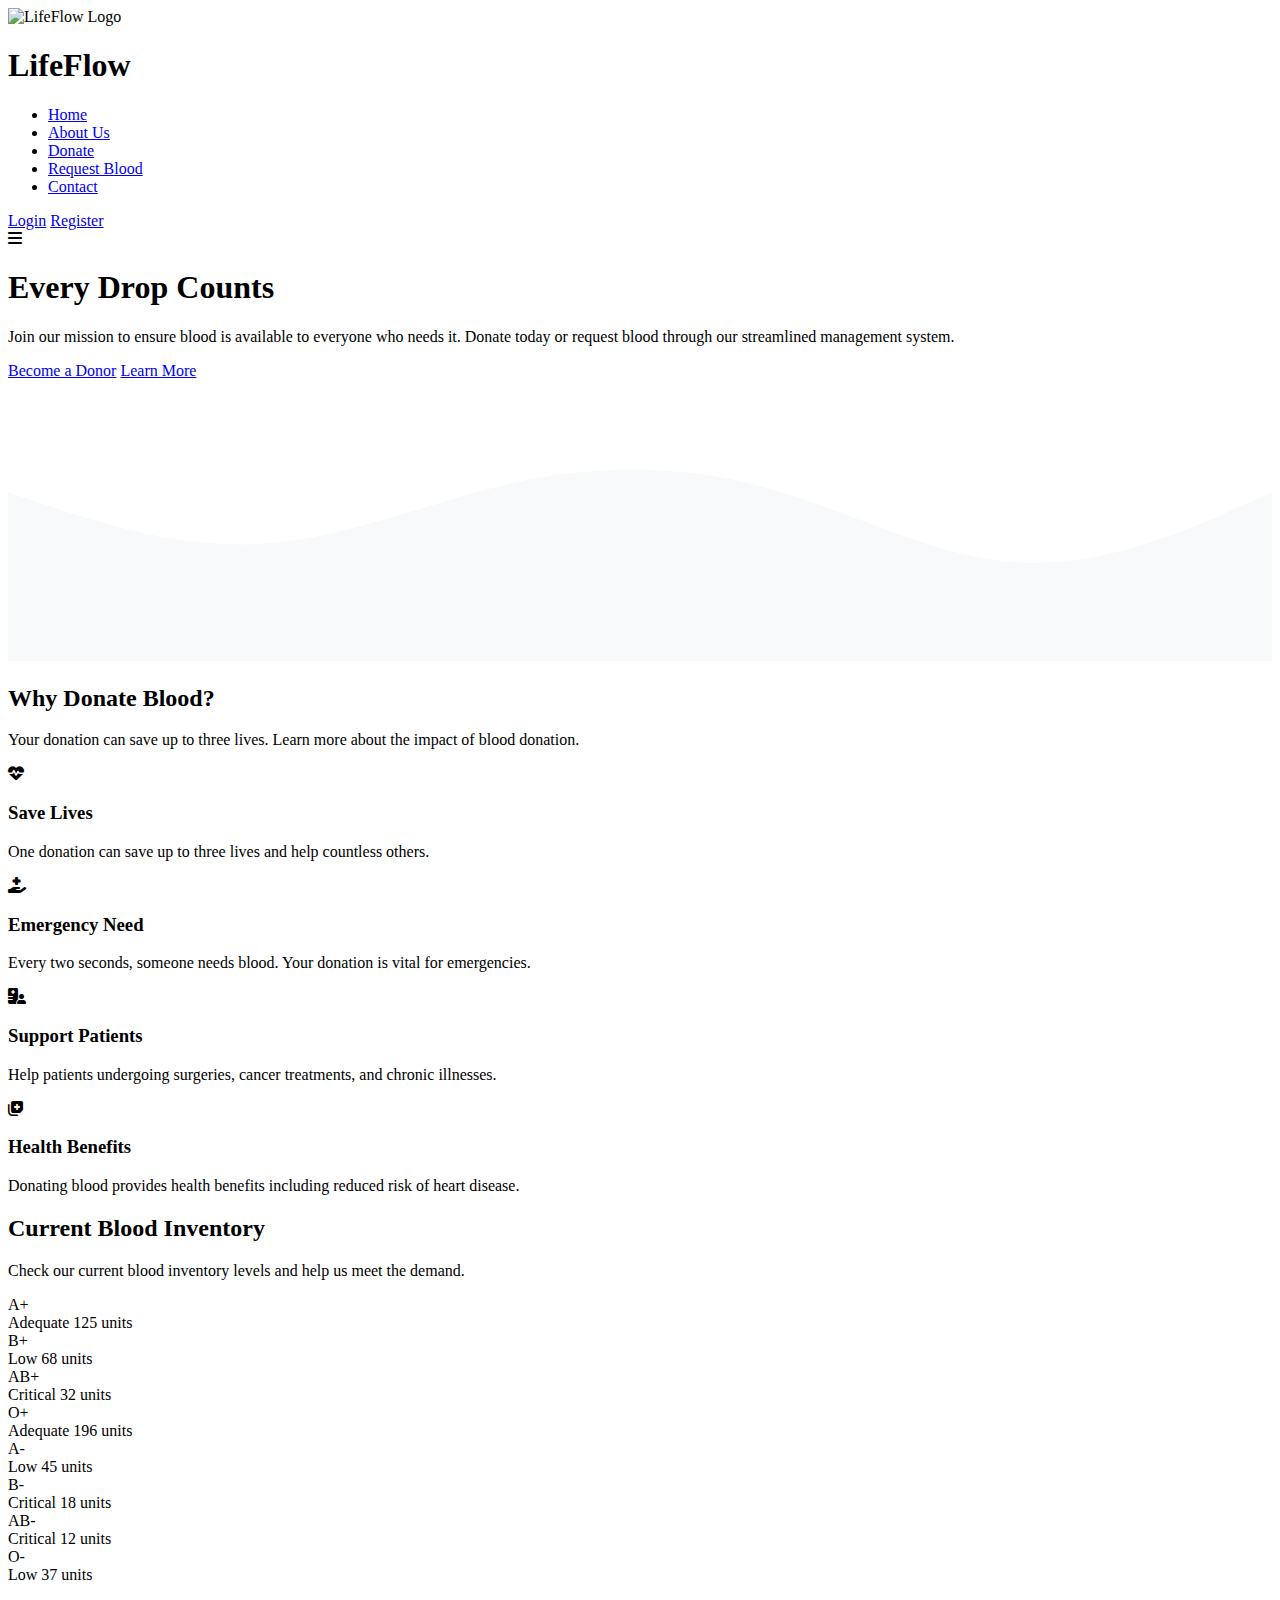
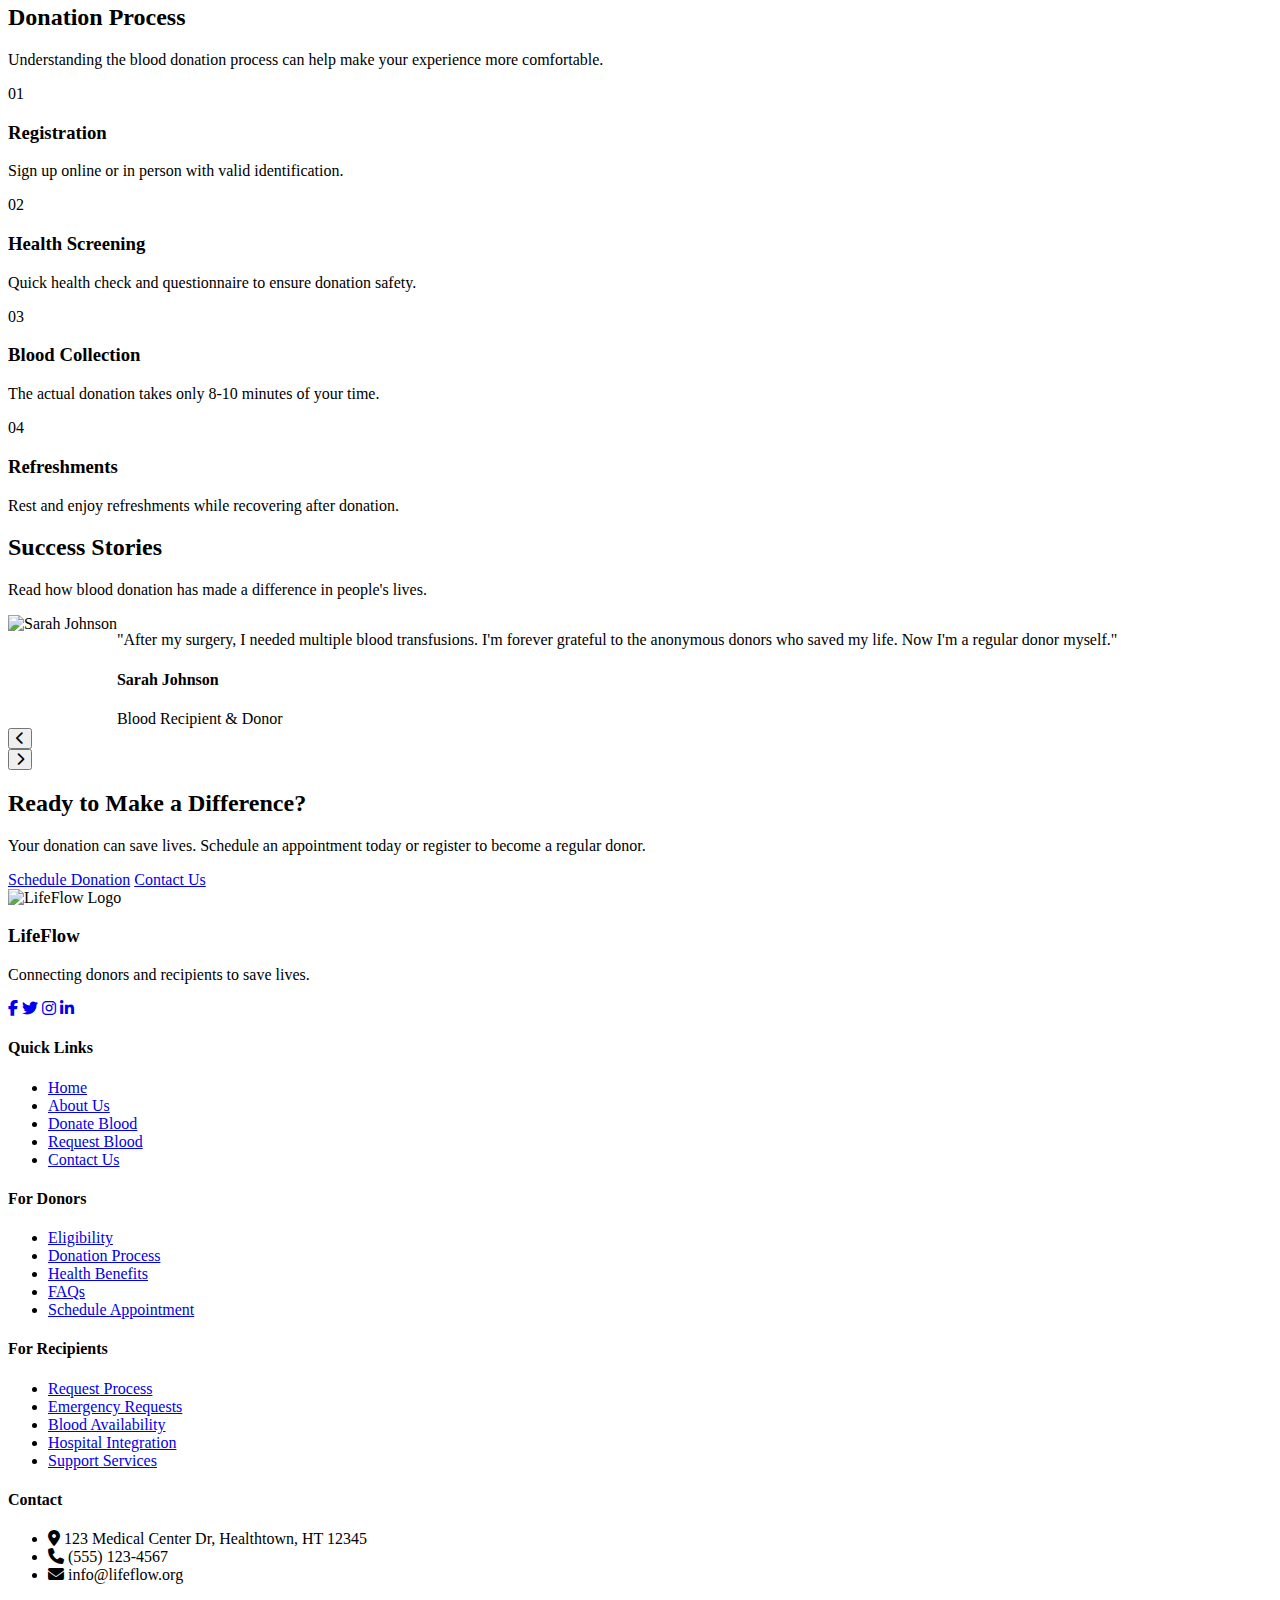
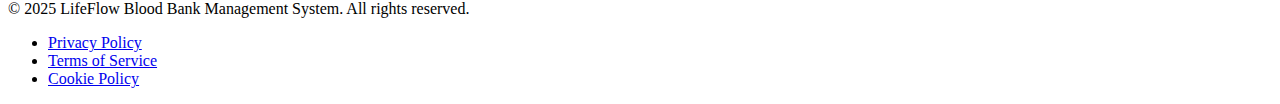
==== index.html @ 4449fa8b "Create index.html" ====
<!DOCTYPE html>
<html lang="en">
<head>
    <meta charset="UTF-8">
    <meta name="viewport" content="width=device-width, initial-scale=1.0">
    <title>LifeFlow - Blood Bank Management System</title>
    <link rel="stylesheet" href="index.css">
    <link rel="stylesheet" href="https://cdnjs.cloudflare.com/ajax/libs/font-awesome/6.4.0/css/all.min.css">
</head>
<body>
    <!-- Navigation -->
    <nav class="navbar">
        <div class="nav-container">
            <div class="logo">
                <img src="https://i.pinimg.com/736x/78/68/ae/7868ae606b11e951f28b683db70d41a6.jpg" alt="LifeFlow Logo">
                <h1>LifeFlow</h1>
            </div>
            
            <ul class="nav-links" id="navLinks">
                <li><a href="#" class="active">Home</a></li>
                <li><a href="#">About Us</a></li>
                <li><a href="donor.html">Donate</a></li>
                <li><a href="#">Request Blood</a></li>
                <li><a href="#">Contact</a></li>
            </ul>
            
            <div class="nav-buttons">
                <a href="login.html" class="btn btn-outline">Login</a>
                <a href="register.html" class="btn btn-primary">Register</a>
            </div>
            
            <div class="hamburger" id="hamburger">
                <i class="fas fa-bars"></i>
            </div>
        </div>
    </nav>
    
    <!-- Hero Section -->
    <section class="hero">
        <div class="shapes">
            <div class="shape shape-1"></div>
            <div class="shape shape-2"></div>
            <div class="shape shape-3"></div>
            <div class="shape shape-4"></div>
        </div>
        <div class="hero-content">
            <h1>Every Drop Counts</h1>
            <p>Join our mission to ensure blood is available to everyone who needs it. Donate today or request blood through our streamlined management system.</p>
            <div class="hero-buttons">
                <a href="#" class="btn btn-light">Become a Donor</a>
                <a href="#" class="btn btn-secondary">Learn More</a>
            </div>
        </div>
        <div class="hero-wave">
            <svg xmlns="http://www.w3.org/2000/svg" viewBox="0 0 1440 320">
                <path fill="#f8f9fa" fill-opacity="1" d="M0,128L48,144C96,160,192,192,288,186.7C384,181,480,139,576,117.3C672,96,768,96,864,122.7C960,149,1056,203,1152,208C1248,213,1344,171,1392,149.3L1440,128L1440,320L1392,320C1344,320,1248,320,1152,320C1056,320,960,320,864,320C768,320,672,320,576,320C480,320,384,320,288,320C192,320,96,320,48,320L0,320Z"></path>
            </svg>
        </div>
    </section>
    
    <!-- Info Cards -->
    <section class="info-section">
        <div class="container">
            <div class="section-title">
                <h2>Why Donate Blood?</h2>
                <p>Your donation can save up to three lives. Learn more about the impact of blood donation.</p>
            </div>
            
            <div class="info-cards">
                <div class="info-card">
                    <div class="card-icon">
                        <i class="fas fa-heartbeat"></i>
                    </div>
                    <h3>Save Lives</h3>
                    <p>One donation can save up to three lives and help countless others.</p>
                </div>
                
                <div class="info-card">
                    <div class="card-icon">
                        <i class="fas fa-hand-holding-medical"></i>
                    </div>
                    <h3>Emergency Need</h3>
                    <p>Every two seconds, someone needs blood. Your donation is vital for emergencies.</p>
                </div>
                
                <div class="info-card">
                    <div class="card-icon">
                        <i class="fas fa-hospital-user"></i>
                    </div>
                    <h3>Support Patients</h3>
                    <p>Help patients undergoing surgeries, cancer treatments, and chronic illnesses.</p>
                </div>
                
                <div class="info-card">
                    <div class="card-icon">
                        <i class="fas fa-notes-medical"></i>
                    </div>
                    <h3>Health Benefits</h3>
                    <p>Donating blood provides health benefits including reduced risk of heart disease.</p>
                </div>
            </div>
        </div>
    </section>
    
    <!-- Blood Inventory -->
    <section class="inventory-section">
        <div class="container">
            <div class="section-title">
                <h2>Current Blood Inventory</h2>
                <p>Check our current blood inventory levels and help us meet the demand.</p>
            </div>
            
            <div class="inventory-container">
                <div class="inventory-card">
                    <div class="blood-type">A+</div>
                    <div class="progress-container">
                        <div class="progress-bar" data-percentage="70"></div>
                    </div>
                    <div class="inventory-status">
                        <span class="status-text adequate">Adequate</span>
                        <span class="units">125 units</span>
                    </div>
                </div>
                
                <div class="inventory-card">
                    <div class="blood-type">B+</div>
                    <div class="progress-container">
                        <div class="progress-bar" data-percentage="45"></div>
                    </div>
                    <div class="inventory-status">
                        <span class="status-text low">Low</span>
                        <span class="units">68 units</span>
                    </div>
                </div>
                
                <div class="inventory-card">
                    <div class="blood-type">AB+</div>
                    <div class="progress-container">
                        <div class="progress-bar" data-percentage="30"></div>
                    </div>
                    <div class="inventory-status">
                        <span class="status-text critical">Critical</span>
                        <span class="units">32 units</span>
                    </div>
                </div>
                
                <div class="inventory-card">
                    <div class="blood-type">O+</div>
                    <div class="progress-container">
                        <div class="progress-bar" data-percentage="85"></div>
                    </div>
                    <div class="inventory-status">
                        <span class="status-text adequate">Adequate</span>
                        <span class="units">196 units</span>
                    </div>
                </div>
                
                <div class="inventory-card">
                    <div class="blood-type">A-</div>
                    <div class="progress-container">
                        <div class="progress-bar" data-percentage="50"></div>
                    </div>
                    <div class="inventory-status">
                        <span class="status-text low">Low</span>
                        <span class="units">45 units</span>
                    </div>
                </div>
                
                <div class="inventory-card">
                    <div class="blood-type">B-</div>
                    <div class="progress-container">
                        <div class="progress-bar" data-percentage="25"></div>
                    </div>
                    <div class="inventory-status">
                        <span class="status-text critical">Critical</span>
                        <span class="units">18 units</span>
                    </div>
                </div>
                
                <div class="inventory-card">
                    <div class="blood-type">AB-</div>
                    <div class="progress-container">
                        <div class="progress-bar" data-percentage="20"></div>
                    </div>
                    <div class="inventory-status">
                        <span class="status-text critical">Critical</span>
                        <span class="units">12 units</span>
                    </div>
                </div>
                
                <div class="inventory-card">
                    <div class="blood-type">O-</div>
                    <div class="progress-container">
                        <div class="progress-bar" data-percentage="40"></div>
                    </div>
                    <div class="inventory-status">
                        <span class="status-text low">Low</span>
                        <span class="units">37 units</span>
                    </div>
                </div>
            </div>
        </div>
    </section>
    
    <!-- Process Section -->
    <section class="process-section">
        <div class="container">
            <div class="section-title">
                <h2>Donation Process</h2>
                <p>Understanding the blood donation process can help make your experience more comfortable.</p>
            </div>
            
            <div class="process-steps">
                <div class="process-step">
                    <div class="step-number">01</div>
                    <div class="step-content">
                        <h3>Registration</h3>
                        <p>Sign up online or in person with valid identification.</p>
                    </div>
                </div>
                
                <div class="process-step">
                    <div class="step-number">02</div>
                    <div class="step-content">
                        <h3>Health Screening</h3>
                        <p>Quick health check and questionnaire to ensure donation safety.</p>
                    </div>
                </div>
                
                <div class="process-step">
                    <div class="step-number">03</div>
                    <div class="step-content">
                        <h3>Blood Collection</h3>
                        <p>The actual donation takes only 8-10 minutes of your time.</p>
                    </div>
                </div>
                
                <div class="process-step">
                    <div class="step-number">04</div>
                    <div class="step-content">
                        <h3>Refreshments</h3>
                        <p>Rest and enjoy refreshments while recovering after donation.</p>
                    </div>
                </div>
            </div>
        </div>
    </section>
    
    <!-- Testimonials -->
    <section class="testimonials-section">
        <div class="container">
            <div class="section-title">
                <h2>Success Stories</h2>
                <p>Read how blood donation has made a difference in people's lives.</p>
            </div>
            
            <div class="testimonials-slider" id="testimonialsSlider">
                <div class="testimonial-card">
                    <div class="testimonial-image">
                        <img src="images/testimonial1.jpg" alt="Sarah Johnson">
                    </div>
                    <div class="testimonial-content">
                        <p>"After my surgery, I needed multiple blood transfusions. I'm forever grateful to the anonymous donors who saved my life. Now I'm a regular donor myself."</p>
                        <h4>Sarah Johnson</h4>
                        <span>Blood Recipient & Donor</span>
                    </div>
                </div>
                
                <div class="testimonial-card">
                    <div class="testimonial-image">
                        <img src="images/testimonial2.jpg" alt="Michael Chen">
                    </div>
                    <div class="testimonial-content">
                        <p>"As a cancer survivor, I received numerous transfusions during treatment. Each bag of blood was like a gift of life. Thank you to all donors!"</p>
                        <h4>Michael Chen</h4>
                        <span>Cancer Survivor</span>
                    </div>
                </div>
                
                <div class="testimonial-card">
                    <div class="testimonial-image">
                        <img src="images/testimonial3.jpg" alt="Emma Rodriguez">
                    </div>
                    <div class="testimonial-content">
                        <p>"My son was born with a blood disorder requiring regular transfusions. We're deeply thankful to every person who takes the time to donate."</p>
                        <h4>Emma Rodriguez</h4>
                        <span>Mother of Blood Recipient</span>
                    </div>
                </div>
            </div>
            
            <div class="testimonial-controls">
                <button class="testimonial-btn prev-btn" id="prevTestimonial">
                    <i class="fas fa-chevron-left"></i>
                </button>
                <div class="testimonial-dots" id="testimonialDots">
                    <span class="dot active"></span>
                    <span class="dot"></span>
                    <span class="dot"></span>
                </div>
                <button class="testimonial-btn next-btn" id="nextTestimonial">
                    <i class="fas fa-chevron-right"></i>
                </button>
            </div>
        </div>
    </section>
    
    <!-- Call to Action -->
    <section class="cta-section">
        <div class="container">
            <div class="cta-content">
                <h2>Ready to Make a Difference?</h2>
                <p>Your donation can save lives. Schedule an appointment today or register to become a regular donor.</p>
                <div class="cta-buttons">
                    <a href="#" class="btn btn-primary">Schedule Donation</a>
                    <a href="#" class="btn btn-outline-light">Contact Us</a>
                </div>
            </div>
        </div>
    </section>
    
    <!-- Footer -->
    <footer class="footer">
        <div class="container">
            <div class="footer-content">
                <div class="footer-logo">
                    <img src="images/logo.png" alt="LifeFlow Logo">
                    <h3>LifeFlow</h3>
                    <p>Connecting donors and recipients to save lives.</p>
                    <div class="social-icons">
                        <a href="#"><i class="fab fa-facebook-f"></i></a>
                        <a href="#"><i class="fab fa-twitter"></i></a>
                        <a href="#"><i class="fab fa-instagram"></i></a>
                        <a href="#"><i class="fab fa-linkedin-in"></i></a>
                    </div>
                </div>
                
                <div class="footer-links">
                    <div class="footer-links-column">
                        <h4>Quick Links</h4>
                        <ul>
                            <li><a href="#">Home</a></li>
                            <li><a href="#">About Us</a></li>
                            <li><a href="#">Donate Blood</a></li>
                            <li><a href="#">Request Blood</a></li>
                            <li><a href="#">Contact Us</a></li>
                        </ul>
                    </div>
                    
                    <div class="footer-links-column">
                        <h4>For Donors</h4>
                        <ul>
                            <li><a href="#">Eligibility</a></li>
                            <li><a href="#">Donation Process</a></li>
                            <li><a href="#">Health Benefits</a></li>
                            <li><a href="#">FAQs</a></li>
                            <li><a href="#">Schedule Appointment</a></li>
                        </ul>
                    </div>
                    
                    <div class="footer-links-column">
                        <h4>For Recipients</h4>
                        <ul>
                            <li><a href="#">Request Process</a></li>
                            <li><a href="#">Emergency Requests</a></li>
                            <li><a href="#">Blood Availability</a></li>
                            <li><a href="#">Hospital Integration</a></li>
                            <li><a href="#">Support Services</a></li>
                        </ul>
                    </div>
                    
                    <div class="footer-links-column">
                        <h4>Contact</h4>
                        <ul class="contact-info">
                            <li><i class="fas fa-map-marker-alt"></i> 123 Medical Center Dr, Healthtown, HT 12345</li>
                            <li><i class="fas fa-phone"></i> (555) 123-4567</li>
                            <li><i class="fas fa-envelope"></i> info@lifeflow.org</li>
                        </ul>
                    </div>
                </div>
            </div>
            
            <div class="footer-bottom">
                <p>&copy; 2025 LifeFlow Blood Bank Management System. All rights reserved.</p>
                <ul class="footer-bottom-links">
                    <li><a href="#">Privacy Policy</a></li>
                    <li><a href="#">Terms of Service</a></li>
                    <li><a href="#">Cookie Policy</a></li>
                </ul>
            </div>
        </div>
    </footer>
    
    <script>
        document.addEventListener('DOMContentLoaded', function() {
            // Mobile Navigation Toggle
            const hamburger = document.getElementById('hamburger');
            const navLinks = document.getElementById('navLinks');
            
            if (hamburger && navLinks) {
                hamburger.addEventListener('click', function() {
                    navLinks.classList.toggle('active');
                });
            }
            
            // Animate Progress Bars
            const progressBars = document.querySelectorAll('.progress-bar');
            
            progressBars.forEach(bar => {
                const percentage = bar.getAttribute('data-percentage');
                setTimeout(() => {
                    bar.style.width = percentage + '%';
                    
                    // Set color based on percentage
                    if (percentage < 30) {
                        bar.style.backgroundColor = '#e63946'; // Critical
                    } else if (percentage < 60) {
                        bar.style.backgroundColor = '#e9c46a'; // Low
                    } else {
                        bar.style.backgroundColor = '#2a9d8f'; // Adequate
                    }
                }, 300);
            });
            
            // Testimonials Slider
            const testimonialsSlider = document.getElementById('testimonialsSlider');
            const testimonialCards = testimonialsSlider ? testimonialsSlider.querySelectorAll('.testimonial-card') : [];
            const dots = document.querySelectorAll('.dot');
            const prevBtn = document.getElementById('prevTestimonial');
            const nextBtn = document.getElementById('nextTestimonial');
            
            let currentSlide = 0;
            
            if (testimonialCards.length > 0) {
                // Function to update slider display
                function showSlide(index) {
                    // Hide all testimonials
                    testimonialCards.forEach(card => {
                        card.style.opacity = '0';
                        card.style.transform = 'translateX(20px)';
                        card.style.display = 'none';
                    });
                    
                    // Show current testimonial
                    testimonialCards[index].style.display = 'flex';
                    setTimeout(() => {
                        testimonialCards[index].style.opacity = '1';
                        testimonialCards[index].style.transform = 'translateX(0)';
                    }, 100);
                    
                    // Update dots
                    dots.forEach((dot, i) => {
                        dot.classList.toggle('active', i === index);
                    });
                }
                
                // Initialize slider
                showSlide(currentSlide);
                
                // Event listeners for controls
                if (prevBtn) {
                    prevBtn.addEventListener('click', () => {
                        currentSlide = (currentSlide - 1 + testimonialCards.length) % testimonialCards.length;
                        showSlide(currentSlide);
                    });
                }
                
                if (nextBtn) {
                    nextBtn.addEventListener('click', () => {
                        currentSlide = (currentSlide + 1) % testimonialCards.length;
                        showSlide(currentSlide);
                    });
                }
                
                // Add click events to dots
                dots.forEach((dot, i) => {
                    dot.addEventListener('click', () => {
                        currentSlide = i;
                        showSlide(currentSlide);
                    });
                });
                
                // Auto slide change
                setInterval(() => {
                    if (document.hasFocus()) {
                        currentSlide = (currentSlide + 1) % testimonialCards.length;
                        showSlide(currentSlide);
                    }
                }, 5000);
            }
            
            // Scroll animations
            const elementsToAnimate = document.querySelectorAll('.info-card, .process-step, .section-title, .inventory-card');
            
            const observer = new IntersectionObserver((entries) => {
                entries.forEach(entry => {
                    if (entry.isIntersecting) {
                        entry.target.classList.add('animate');
                        observer.unobserve(entry.target);
                    }
                });
            }, {
                threshold: 0.1
            });
            
            elementsToAnimate.forEach(element => {
                observer.observe(element);
            });
        });
    </script>
</body>
</html>
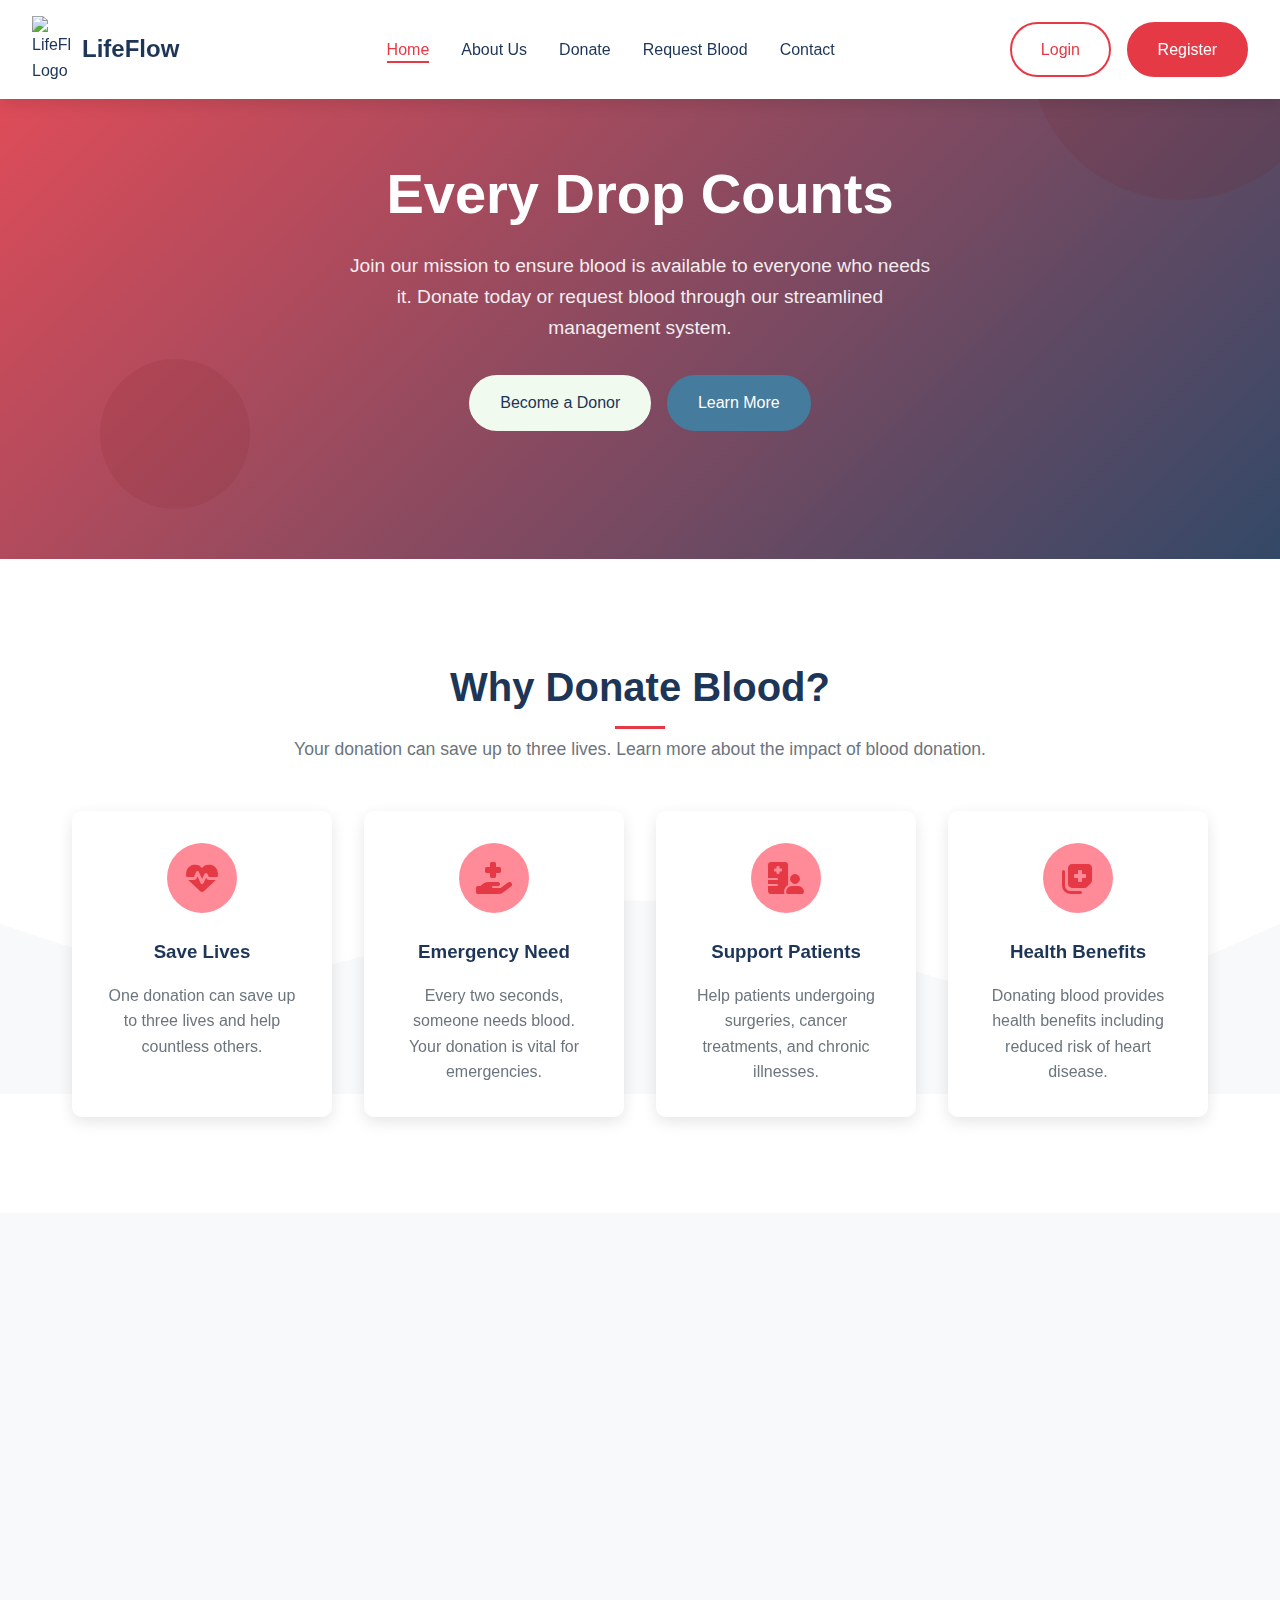
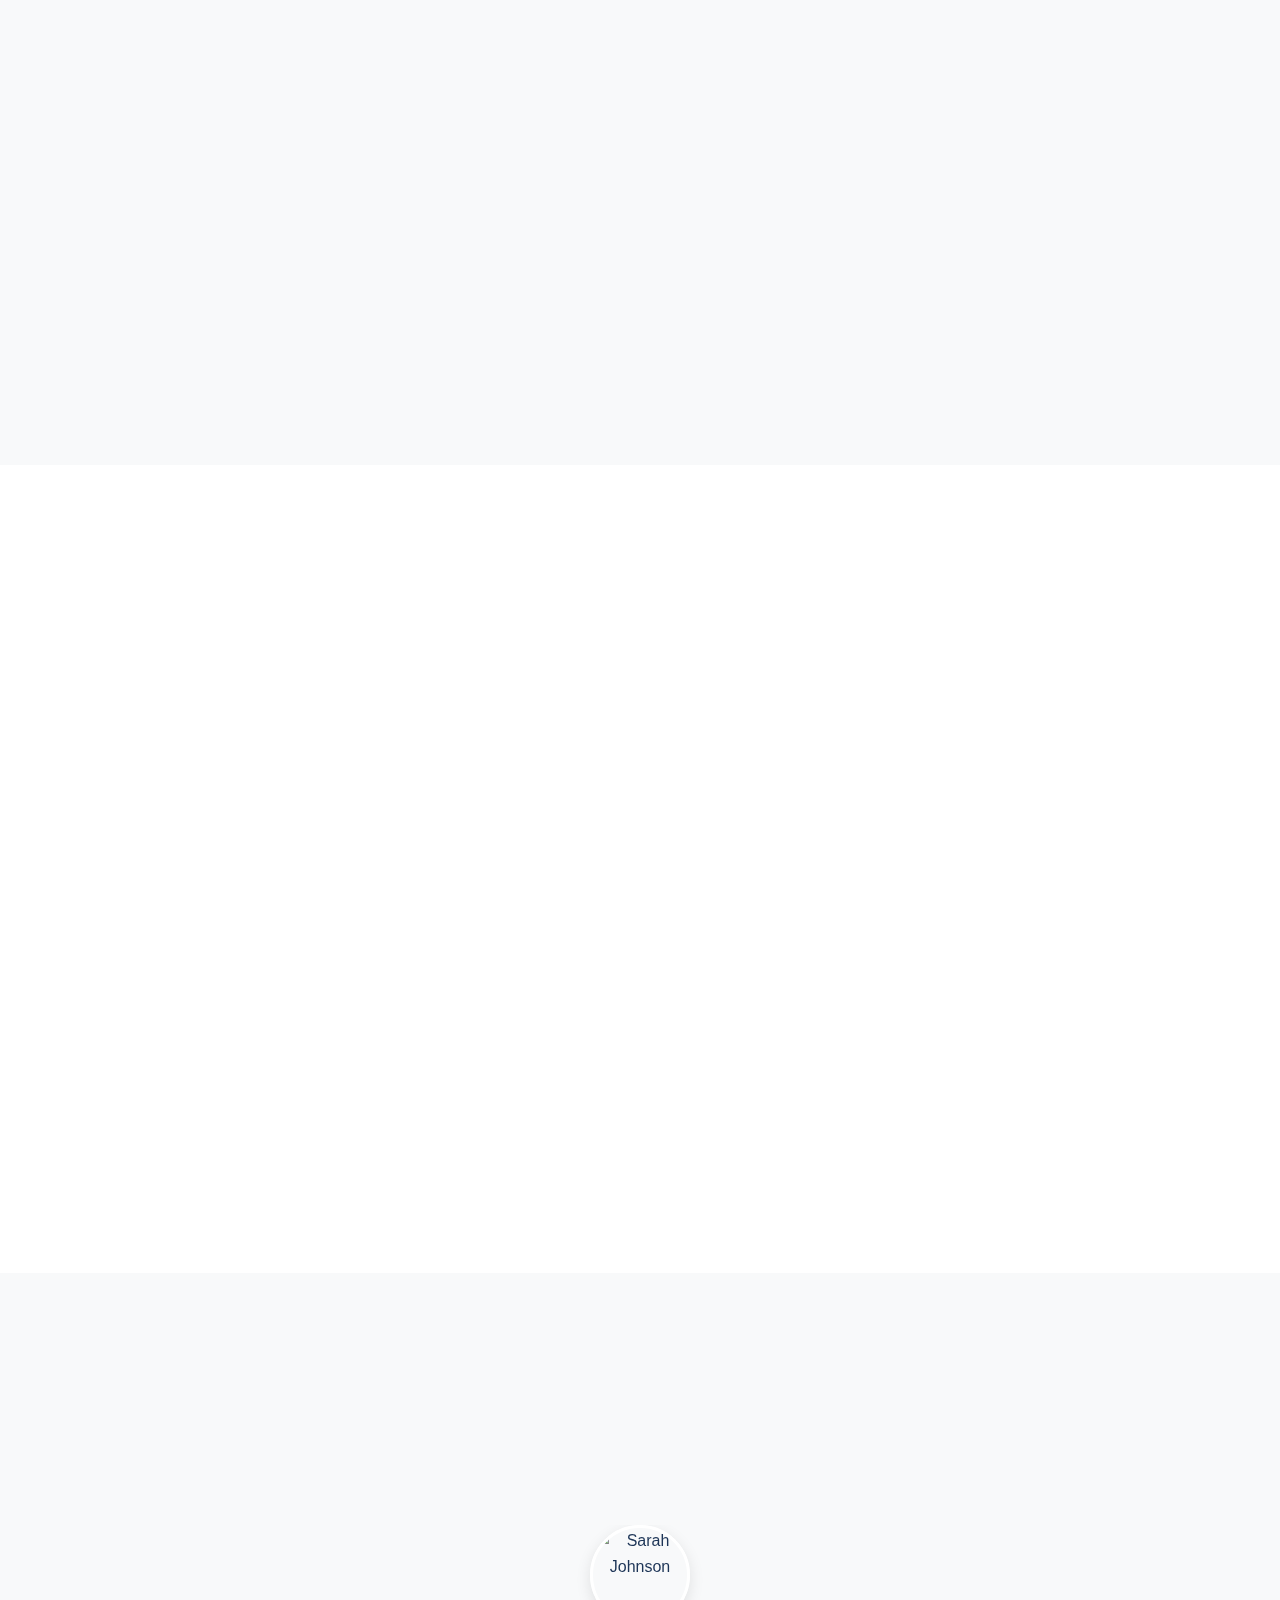
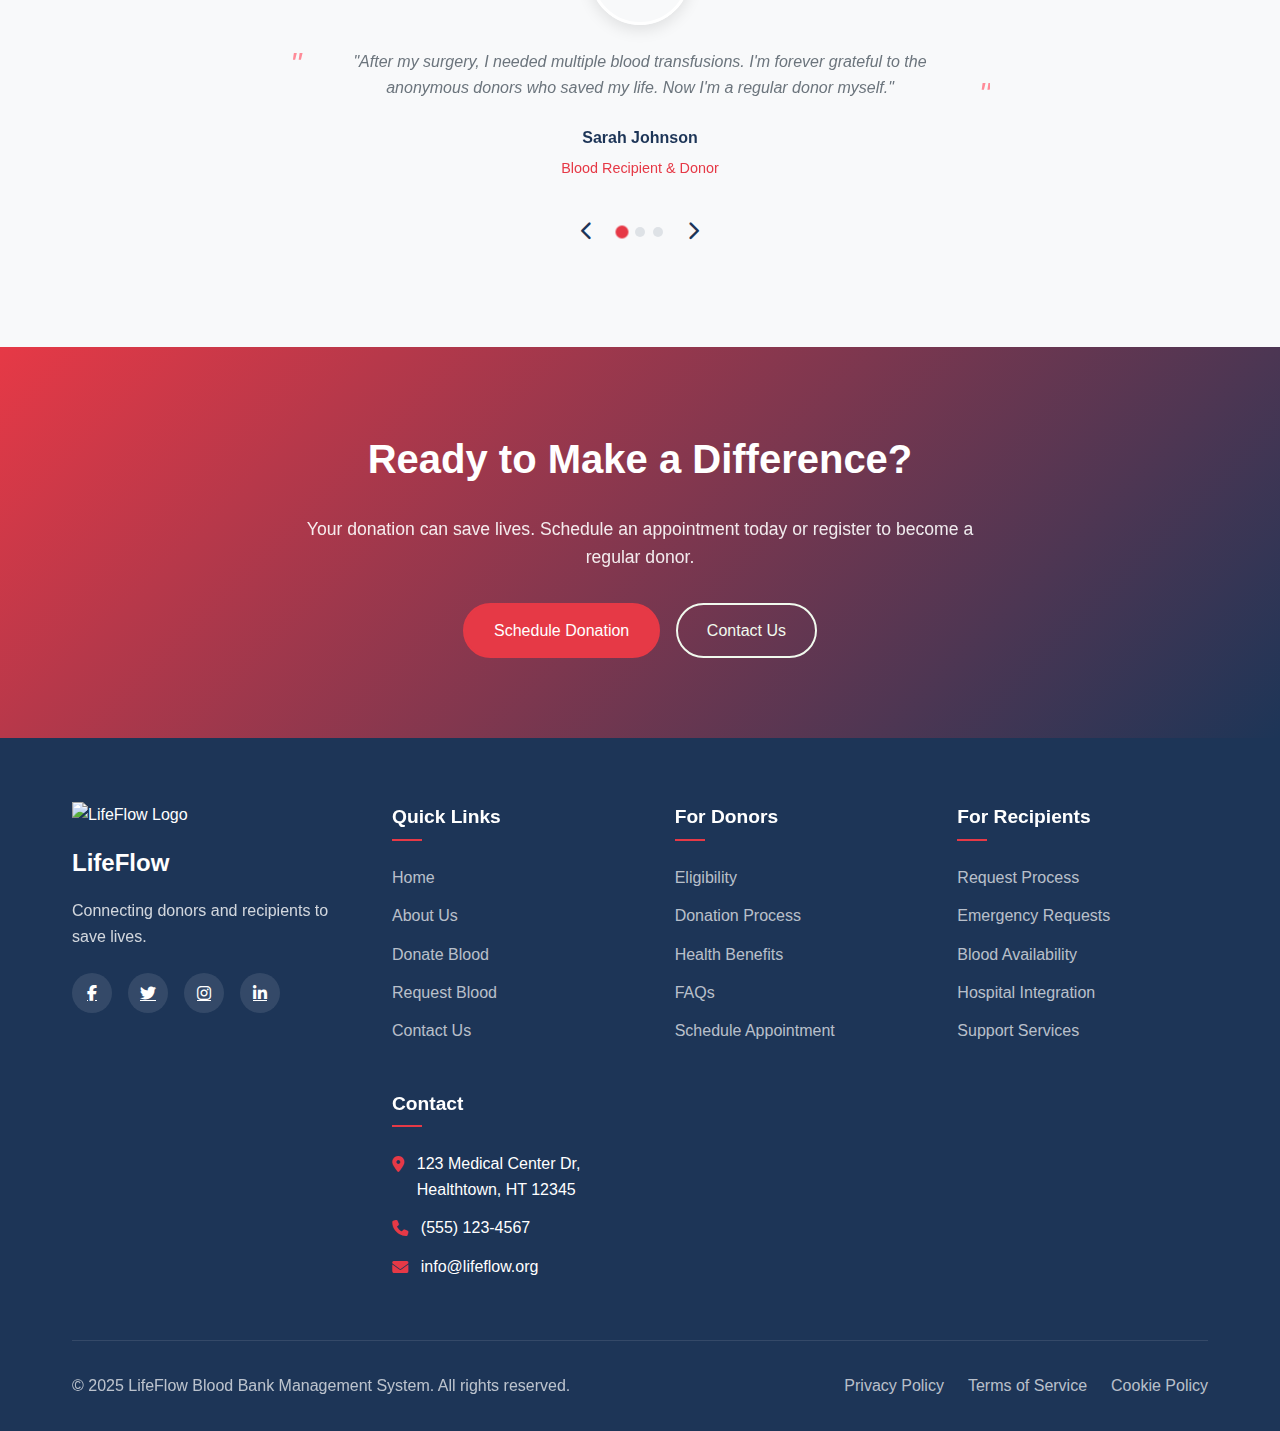
==== commit 223339c8: "main.css" ====
--- a/index.html
+++ b/index.html
@@ -4,7 +4,7 @@
     <meta charset="UTF-8">
     <meta name="viewport" content="width=device-width, initial-scale=1.0">
     <title>LifeFlow - Blood Bank Management System</title>
-    <link rel="stylesheet" href="index.css">
+    <link rel="stylesheet" href="main.css">
     <link rel="stylesheet" href="https://cdnjs.cloudflare.com/ajax/libs/font-awesome/6.4.0/css/all.min.css">
 </head>
 <body>
@@ -40,14 +40,12 @@
         <div class="shapes">
             <div class="shape shape-1"></div>
             <div class="shape shape-2"></div>
-            <div class="shape shape-3"></div>
-            <div class="shape shape-4"></div>
         </div>
         <div class="hero-content">
             <h1>Every Drop Counts</h1>
             <p>Join our mission to ensure blood is available to everyone who needs it. Donate today or request blood through our streamlined management system.</p>
             <div class="hero-buttons">
-                <a href="#" class="btn btn-light">Become a Donor</a>
+                <a href="donor.html" class="btn btn-light">Become a Donor</a>
                 <a href="#" class="btn btn-secondary">Learn More</a>
             </div>
         </div>
@@ -339,22 +337,22 @@
                     <div class="footer-links-column">
                         <h4>Quick Links</h4>
                         <ul>
-                            <li><a href="#">Home</a></li>
-                            <li><a href="#">About Us</a></li>
-                            <li><a href="#">Donate Blood</a></li>
-                            <li><a href="#">Request Blood</a></li>
-                            <li><a href="#">Contact Us</a></li>
+                            <li><a href="index.html">Home</a></li>
+                            <li><a href="about.html">About Us</a></li>
+                            <li><a href="donor.html">Donate Blood</a></li>
+                            <li><a href="request.html">Request Blood</a></li>
+                            <li><a href="contact.html">Contact Us</a></li>
                         </ul>
                     </div>
                     
                     <div class="footer-links-column">
                         <h4>For Donors</h4>
                         <ul>
-                            <li><a href="#">Eligibility</a></li>
-                            <li><a href="#">Donation Process</a></li>
-                            <li><a href="#">Health Benefits</a></li>
-                            <li><a href="#">FAQs</a></li>
-                            <li><a href="#">Schedule Appointment</a></li>
+                            <li><a href="donor.html">Eligibility</a></li>
+                            <li><a href="donor.html">Donation Process</a></li>
+                            <li><a href="donor.html">Health Benefits</a></li>
+                            <li><a href="donor.html">FAQs</a></li>
+                            <li><a href="donor.html">Schedule Appointment</a></li>
                         </ul>
                     </div>
                     
--- a/main.css
+++ b/main.css
@@ -0,0 +1,974 @@
+/* Base Styles & Variables */
+:root {
+    --primary: #e63946;
+    --primary-light: #ff8b98;
+    --secondary: #457b9d;
+    --tertiary: #a8dadc;
+    --light: #f1faee;
+    --dark: #1d3557;
+    --accent: #a8dadc;
+    --success: #2a9d8f;
+    --warning: #e9c46a;
+    --gray-bg: #f8f9fa;
+    --gray-light: #e9ecef;
+    --gray-medium: #dee2e6;
+    --gray-dark: #6c757d;
+    --transition: all 0.3s ease;
+    --shadow: 0 5px 15px rgba(0, 0, 0, 0.1);
+    --shadow-lg: 0 10px 25px rgba(0, 0, 0, 0.15);
+    --border-radius: 10px;
+}
+
+@import url('https://fonts.googleapis.com/css2?family=Poppins:wght@300;400;500;600;700&display=swap');
+
+* {
+    margin: 0;
+    padding: 0;
+    box-sizing: border-box;
+    font-family: 'Poppins', sans-serif;
+    
+}
+
+body {
+    background-color: var(--gray-bg);
+    color: var(--dark);
+    line-height: 1.6;
+    overflow-x: hidden;
+}
+
+.container {
+    max-width: 1200px;
+    margin: 0 auto;
+    padding: 0 2rem;
+}
+
+/* Buttons */
+.btn {
+    padding: 0.8rem 1.8rem;
+    border-radius: 30px;
+    font-weight: 500;
+    cursor: pointer;
+    transition: var(--transition);
+    text-decoration: none;
+    display: inline-block;
+    text-align: center;
+    border: none;
+    font-size: 1rem;
+}
+
+.btn-primary {
+    background-color: var(--primary);
+    color: white;
+    border: 2px solid var(--primary);
+}
+
+.btn-primary:hover {
+    background-color: var(--primary-light);
+    border-color: var(--primary-light);
+}
+
+.btn-secondary {
+    background-color: var(--secondary);
+    color: white;
+    border: 2px solid var(--secondary);
+}
+
+.btn-secondary:hover {
+    background-color: #3d6e8c;
+    border-color: #3d6e8c;
+}
+
+.btn-light {
+    background-color: var(--light);
+    color: var(--dark);
+    border: 2px solid var(--light);
+}
+
+.btn-light:hover {
+    background-color: white;
+    border-color: white;
+}
+
+.btn-outline {
+    border: 2px solid var(--primary);
+    background: transparent;
+    color: var(--primary);
+}
+
+.btn-outline:hover {
+    background-color: var(--primary);
+    color: white;
+}
+
+.btn-outline-light {
+    border: 2px solid var(--light);
+    background: transparent;
+    color: var(--light);
+}
+
+.btn-outline-light:hover {
+    background-color: var(--light);
+    color: var(--dark);
+}
+
+/* Navigation */
+.navbar {
+    background-color: white;
+    box-shadow: var(--shadow);
+    position: fixed;
+    width: 100%;
+    z-index: 1000;
+    padding: 1rem 2rem;
+    top: 0;
+}
+
+.nav-container {
+    display: flex;
+    justify-content: space-between;
+    align-items: center;
+    max-width: 1400px;
+    margin: 0 auto;
+}
+
+.logo {
+    display: flex;
+    align-items: center;
+}
+
+.logo img {
+    width: 40px;
+    margin-right: 10px;
+}
+
+.logo h1 {
+    font-size: 1.5rem;
+    font-weight: 600;
+    color: var(--dark);
+    margin: 0;
+}
+
+.nav-links {
+    display: flex;
+    list-style: none;
+    margin: 0;
+    padding: 0;
+}
+
+.nav-links li {
+    margin-left: 2rem;
+}
+
+.nav-links a {
+    text-decoration: none;
+    color: var(--dark);
+    font-weight: 500;
+    transition: var(--transition);
+    position: relative;
+    padding-bottom: 5px;
+}
+
+.nav-links a:after {
+    content: '';
+    position: absolute;
+    width: 0;
+    height: 2px;
+    background-color: var(--primary);
+    bottom: 0;
+    left: 0;
+    transition: width 0.3s;
+}
+
+.nav-links a:hover, .nav-links a.active {
+    color: var(--primary);
+}
+
+.nav-links a:hover:after, .nav-links a.active:after {
+    width: 100%;
+}
+
+.nav-buttons {
+    display: flex;
+    gap: 1rem;
+}
+
+.hamburger {
+    display: none;
+    cursor: pointer;
+    font-size: 1.5rem;
+    color: var(--dark);
+    background: none;
+    border: none;
+}
+
+/* Hero Section */
+.hero {
+    background: linear-gradient(135deg, rgba(230, 57, 70, 0.9) 0%, rgba(29, 53, 87, 0.9) 100%), url('images/hero-bg.jpg') center/cover no-repeat;
+    color: white;
+    padding: 10rem 2rem 8rem;
+    text-align: center;
+    position: relative;
+    overflow: visible;
+}
+
+.hero-content {
+    max-width: 800px;
+    margin: 0 auto;
+    position: relative;
+    z-index: 3;
+}
+
+.hero h1 {
+    font-size: 3.5rem;
+    margin-bottom: 1.5rem;
+    font-weight: 700;
+    line-height: 1.2;
+}
+
+.hero p {
+    font-size: 1.2rem;
+    margin-bottom: 2rem;
+    max-width: 600px;
+    margin-left: auto;
+    margin-right: auto;
+    opacity: 0.9;
+}
+
+.hero-buttons {
+    display: flex;
+    justify-content: center;
+    gap: 1rem;
+    margin-top: 2rem;
+}
+
+.shapes {
+    position: absolute;
+    top: 0;
+    left: 0;
+    width: 100%;
+    height: 100%;
+    overflow: hidden;
+    z-index: 1;
+}
+
+.shape {
+    position: absolute;
+    background-color: rgba(121, 17, 17, 0.1);
+    border-radius: 60%;
+}
+
+.shape-1 {
+    width: 300px;
+    height: 300px;
+    top: -100px;
+    right: -50px;
+}
+
+.shape-2 {
+    width: 150px;
+    height: 150px;
+    bottom: 50px;
+    left: 100px;
+}
+
+.shape-3 {
+    width: 200px;
+    height: 200px;
+    top: 200px;
+    left: -50px;
+}
+
+.shape-4 {
+    width: 80px;
+    height: 80px;
+    bottom: 80px;
+    right: 30%;
+}
+
+.hero-wave {
+   position: fixed;
+    bottom: -10px;
+    left: 0;
+    width: 100%;
+    z-index:0 ;
+    line-height: 0;
+    height: 100px; 
+  
+}
+
+/* Section Styles */
+section {
+    padding: 5rem 0;
+}
+
+.section-title {
+    text-align: center;
+    margin-bottom: 3rem;
+    max-width: 700px;
+    margin-left: auto;
+    margin-right: auto;
+    opacity: 0;
+    transform: translateY(20px);
+    transition: var(--transition);
+}
+
+.section-title.animate {
+    opacity: 1;
+    transform: translateY(0);
+}
+
+.section-title h2 {
+    font-size: 2.5rem;
+    margin-bottom: 1rem;
+    font-weight: 700;
+    color: var(--dark);
+    position: relative;
+    display: inline-block;
+}
+
+.section-title h2:after {
+    content: '';
+    position: absolute;
+    width: 50px;
+    height: 3px;
+    background-color: var(--primary);
+    bottom: -10px;
+    left: 50%;
+    transform: translateX(-50%);
+}
+
+.section-title p {
+    color: var(--gray-dark);
+    font-size: 1.1rem;
+}
+
+/* Info Cards */
+.info-section {
+    background-color: white;
+    padding: 6rem 0;
+}
+
+.info-cards {
+    display: grid;
+    grid-template-columns: repeat(auto-fit, minmax(250px, 1fr));
+    gap: 2rem;
+}
+
+.info-card {
+    background: white;
+    border-radius: var(--border-radius);
+    box-shadow: var(--shadow);
+    padding: 2rem;
+    text-align: center;
+    transition: var(--transition);
+    opacity: 0;
+    transform: translateY(20px);
+    transition-delay: calc(var(--delay, 0) * 100ms);
+}
+
+.info-card:hover {
+    transform: translateY(-10px);
+    box-shadow: var(--shadow-lg);
+}
+
+.info-card.animate {
+    opacity: 1;
+    transform: translateY(0);
+}
+
+.card-icon {
+    width: 70px;
+    height: 70px;
+    border-radius: 50%;
+    background-color: var(--primary-light);
+    display: flex;
+    align-items: center;
+    justify-content: center;
+    margin: 0 auto 1.5rem;
+}
+
+.card-icon i {
+    font-size: 2rem;
+    color: var(--primary);
+}
+
+.info-card h3 {
+    margin-bottom: 1rem;
+    color: var(--dark);
+    font-weight: 600;
+}
+
+.info-card p {
+    color: var(--gray-dark);
+}
+
+/* Blood Inventory Section */
+.inventory-section {
+    background-color: var(--gray-bg);
+    padding: 6rem 0;
+}
+
+.inventory-container {
+    display: grid;
+    grid-template-columns: repeat(auto-fill, minmax(200px, 1fr));
+    gap: 20px;
+    margin:auto;
+    max-width: 800px;
+    padding: 20px;
+
+}
+
+.inventory-card {
+    background: white;
+    border-radius:5px;
+    box-shadow: var(--shadow);
+    padding: 10px;
+    text-align: center;
+    transition: var(--transition);
+    opacity: 0;
+    transform: translateY(20px);
+    transition-delay: calc(var(--delay, 0) * 100ms);
+}
+
+.inventory-card.animate {
+    opacity: 1;
+    transform: translateY(0);
+}
+
+.blood-type {
+    font-size: 2rem;
+    font-weight: 700;
+    color: var(--primary);
+    margin-bottom: 1rem;
+}
+
+.progress-container {
+    width: 100%;
+    height: 10px;
+    background-color: var(--gray-light);
+    border-radius: 5px;
+    overflow: hidden;
+    margin-bottom: 1rem;
+}
+
+.progress-bar {
+    height: 100%;
+    width: 0;
+    transition: width 1.5s ease-in-out;
+}
+
+.inventory-status {
+    display: flex;
+    justify-content: space-between;
+    align-items: center;
+    margin-top: 0.5rem;
+}
+
+.status-text {
+    font-weight: 500;
+    padding: 0.2rem 0.5rem;
+    border-radius: 4px;
+    font-size: 0.85rem;
+}
+
+.adequate {
+    color: var(--success);
+    background-color: rgba(42, 157, 143, 0.1);
+}
+
+.low {
+    color: var(--warning);
+    background-color: rgba(233, 196, 106, 0.1);
+}
+
+.critical {
+    color: var(--primary);
+    background-color: rgba(230, 57, 70, 0.1);
+}
+
+.units {
+    color: var(--gray-dark);
+    font-size: 0.85rem;
+}
+
+/* Process Section */
+.process-section {
+    background-color: white;
+    padding: 6rem 0;
+}
+
+.process-steps {
+    max-width: 800px;
+    margin: 0 auto;
+}
+
+.process-step {
+    display: flex;
+    margin-bottom: 3rem;
+    opacity: 0;
+    transform: translateX(-20px);
+    transition: var(--transition);
+    transition-delay: calc(var(--delay, 0) * 200ms);
+}
+
+.process-step:last-child {
+    margin-bottom: 0;
+}
+
+.process-step.animate {
+    opacity: 1;
+    transform: translateX(0);
+}
+
+.step-number {
+    font-size: 2.5rem;
+    font-weight: 700;
+    color: var(--primary);
+    min-width: 80px;
+    margin-right: 1.5rem;
+}
+
+.step-content {
+    flex: 1;
+}
+
+.step-content h3 {
+    font-size: 1.5rem;
+    margin-bottom: 0.5rem;
+    color: var(--dark);
+}
+
+.step-content p {
+    color: var(--gray-dark);
+}
+
+/* Testimonials Section */
+.testimonials-section {
+    background-color: var(--gray-bg);
+    padding: 6rem 0;
+}
+
+.testimonials-slider {
+    max-width: 700px;
+    margin: 0 auto;
+    position: relative;
+    overflow: hidden;
+}
+
+.testimonial-card {
+    display: none;
+    flex-direction: column;
+    align-items: center;
+    text-align: center;
+    opacity: 0;
+    transform: translateX(20px);
+    transition: var(--transition);
+}
+
+.testimonial-image {
+    width: 100px;
+    height: 100px;
+    border-radius: 50%;
+    overflow: hidden;
+    margin-bottom: 1.5rem;
+    box-shadow: var(--shadow);
+    border: 3px solid white;
+}
+
+.testimonial-image img {
+    width: 100%;
+    height: 100%;
+    object-fit: cover;
+}
+
+.testimonial-content p {
+    font-style: italic;
+    color: var(--gray-dark);
+    margin-bottom: 1.5rem;
+    position: relative;
+    padding: 0 2rem;
+}
+
+.testimonial-content p::before,
+.testimonial-content p::after {
+    content: '"';
+    font-size: 2rem;
+    color: var(--primary-light);
+    position: absolute;
+}
+
+.testimonial-content p::before {
+    top: -10px;
+    left: 0;
+}
+
+.testimonial-content p::after {
+    bottom: -20px;
+    right: 0;
+}
+
+.testimonial-content h4 {
+    color: var(--dark);
+    margin-bottom: 0.3rem;
+}
+
+.testimonial-content span {
+    color: var(--primary);
+    font-size: 0.9rem;
+}
+
+.testimonial-controls {
+    display: flex;
+    justify-content: center;
+    align-items: center;
+    margin-top: 2rem;
+}
+
+.testimonial-btn {
+    background: transparent;
+    border: none;
+    cursor: pointer;
+    font-size: 1.2rem;
+    color: var(--dark);
+    padding: 0.5rem;
+    transition: var(--transition);
+}
+
+.testimonial-btn:hover {
+    color: var(--primary);
+}
+
+.testimonial-dots {
+    display: flex;
+    gap: 0.5rem;
+    margin: 0 1rem;
+}
+
+.dot {
+    width: 10px;
+    height: 10px;
+    border-radius: 50%;
+    background-color: var(--gray-medium);
+    cursor: pointer;
+    transition: var(--transition);
+}
+
+.dot.active {
+    background-color: var(--primary);
+    transform: scale(1.3);
+}
+
+/* CTA Section */
+.cta-section {
+    background: linear-gradient(135deg, var(--primary) 0%, var(--dark) 100%);
+    color: white;
+    padding: 5rem 0;
+    text-align: center;
+}
+
+.cta-content {
+    max-width: 700px;
+    margin: 0 auto;
+}
+
+.cta-content h2 {
+    font-size: 2.5rem;
+    margin-bottom: 1.5rem;
+}
+
+.cta-content p {
+    font-size: 1.1rem;
+    margin-bottom: 2rem;
+    opacity: 0.9;
+}
+
+.cta-buttons {
+    display: flex;
+    justify-content: center;
+    gap: 1rem;
+}
+
+/* Footer */
+.footer {
+    background-color: var(--dark);
+    color: white;
+    padding: 4rem 0 2rem;
+}
+
+.footer-content {
+    display: grid;
+    grid-template-columns: 1fr 3fr;
+    gap: 3rem;
+    margin-bottom: 3rem;
+}
+
+.footer-logo {
+    text-align: left;
+}
+
+.footer-logo img {
+    width: 60px;
+    margin-bottom: 1rem;
+}
+
+.footer-logo h3 {
+    font-size: 1.5rem;
+    margin-bottom: 1rem;
+}
+
+.footer-logo p {
+    opacity: 0.8;
+    margin-bottom: 1.5rem;
+}
+
+.social-icons {
+    display: flex;
+    gap: 1rem;
+}
+
+.social-icons a {
+    display: flex;
+    align-items: center;
+    justify-content: center;
+    width: 40px;
+    height: 40px;
+    border-radius: 50%;
+    background-color: rgba(255, 255, 255, 0.1);
+    color: white;
+    transition: var(--transition);
+}
+
+.social-icons a:hover {
+    background-color: var(--primary);
+    transform: translateY(-5px);
+}
+
+.footer-links {
+    display: grid;
+    grid-template-columns: repeat(auto-fit, minmax(200px, 1fr));
+    gap: 2rem;
+}
+
+.footer-links-column h4 {
+    font-size: 1.2rem;
+    margin-bottom: 1.5rem;
+    position: relative;
+    padding-bottom: 0.5rem;
+}
+
+.footer-links-column h4:after {
+    content: '';
+    position: absolute;
+    width: 30px;
+    height: 2px;
+    background-color: var(--primary);
+    bottom: 0;
+    left: 0;
+}
+
+.footer-links-column ul {
+    list-style: none;
+}
+
+.footer-links-column ul li {
+    margin-bottom: 0.8rem;
+}
+
+.footer-links-column ul li a {
+    color: rgba(255, 255, 255, 0.7);
+    text-decoration: none;
+    transition: var(--transition);
+}
+
+.footer-links-column ul li a:hover {
+    color: var(--primary);
+    padding-left: 5px;
+}
+
+.contact-info li {
+    display: flex;
+    align-items: flex-start;
+    margin-bottom: 1rem;
+}
+
+.contact-info li i {
+    margin-right: 0.8rem;
+    margin-top: 5px;
+    color: var(--primary);
+}
+
+.footer-bottom {
+    border-top: 1px solid rgba(255, 255, 255, 0.1);
+    padding-top: 2rem;
+    display: flex;
+    flex-wrap: wrap;
+    justify-content: space-between;
+    align-items: center;
+}
+
+.footer-bottom p {
+    opacity: 0.7;
+}
+
+.footer-bottom-links {
+    display: flex;
+    list-style: none;
+}
+
+.footer-bottom-links li {
+    margin-left: 1.5rem;
+}
+
+.footer-bottom-links li a {
+    color: rgba(255, 255, 255, 0.7);
+    text-decoration: none;
+    transition: var(--transition);
+}
+
+.footer-bottom-links li a:hover {
+    color: var(--primary);
+}
+
+/* Responsive Styles */
+@media (max-width: 1024px) {
+    .hero h1 {
+        font-size: 3rem;
+    }
+    
+    .section-title h2 {
+        font-size: 2.2rem;
+    }
+}
+
+@media (max-width: 768px) {
+    .nav-links {
+        position: fixed;
+        top: 80px;
+        left: -100%;
+        width: 100%;
+        height: calc(100vh - 80px);
+        background-color: white;
+        flex-direction: column;
+        align-items: center;
+        justify-content: flex-start;
+        padding-top: 2rem;
+        transition: var(--transition);
+        box-shadow: var(--shadow);
+    }
+    
+    .nav-links.active {
+        left: 0;
+    }
+    
+    .nav-links li {
+        margin: 1rem 0;
+    }
+    
+    .hamburger {
+        display: block;
+    }
+    
+    .nav-buttons {
+        display: none;
+    }
+    
+    .hero {
+        padding: 8rem 1rem 6rem;
+    }
+    
+    .hero h1 {
+        font-size: 2.5rem;
+    }
+    
+    .hero p {
+        font-size: 1rem;
+    }
+    
+    .hero-buttons {
+        flex-direction: column;
+        gap: 1rem;
+    }
+    
+    .section-title h2 {
+        font-size: 2rem;
+    }
+    
+    .footer-content {
+        grid-template-columns: 1fr;
+    }
+    
+    .footer-logo {
+        text-align: center;
+        margin-bottom: 2rem;
+    }
+    
+    .social-icons {
+        justify-content: center;
+    }
+    
+    .footer-bottom {
+        flex-direction: column;
+        text-align: center;
+        gap: 1rem;
+    }
+    
+    .footer-bottom-links {
+        justify-content: center;
+    }
+    
+    .footer-bottom-links li {
+        margin: 0 0.75rem;
+    }
+    
+    .process-step {
+        flex-direction: column;
+    }
+    
+    .step-number {
+        margin-bottom: 1rem;
+    }
+    
+    .cta-buttons {
+        flex-direction: column;
+        gap: 1rem;
+    }
+}
+
+@media (max-width: 576px) {
+    .container {
+        padding: 0 1rem;
+    }
+    
+    .hero h1 {
+        font-size: 2rem;
+    }
+    
+    .section-title h2 {
+        font-size: 1.8rem;
+    }
+    
+    @media (min-width: 1024px) {
+        .info-cards {
+            grid-template-columns: repeat(4, 1fr);
+        }
+    }
+    
+    .footer-links {
+        grid-template-columns: 1fr;
+    }
+}
+
+/* Animation Classes */
+@keyframes fadeUp {
+    from {
+        opacity: 0;
+        transform: translateY(20px);
+    }
+    to {
+        opacity: 1;
+        transform: translateY(0);
+    }
+}
+
+.animate {
+    animation: fadeUp 0.5s ease forwards;
+}
